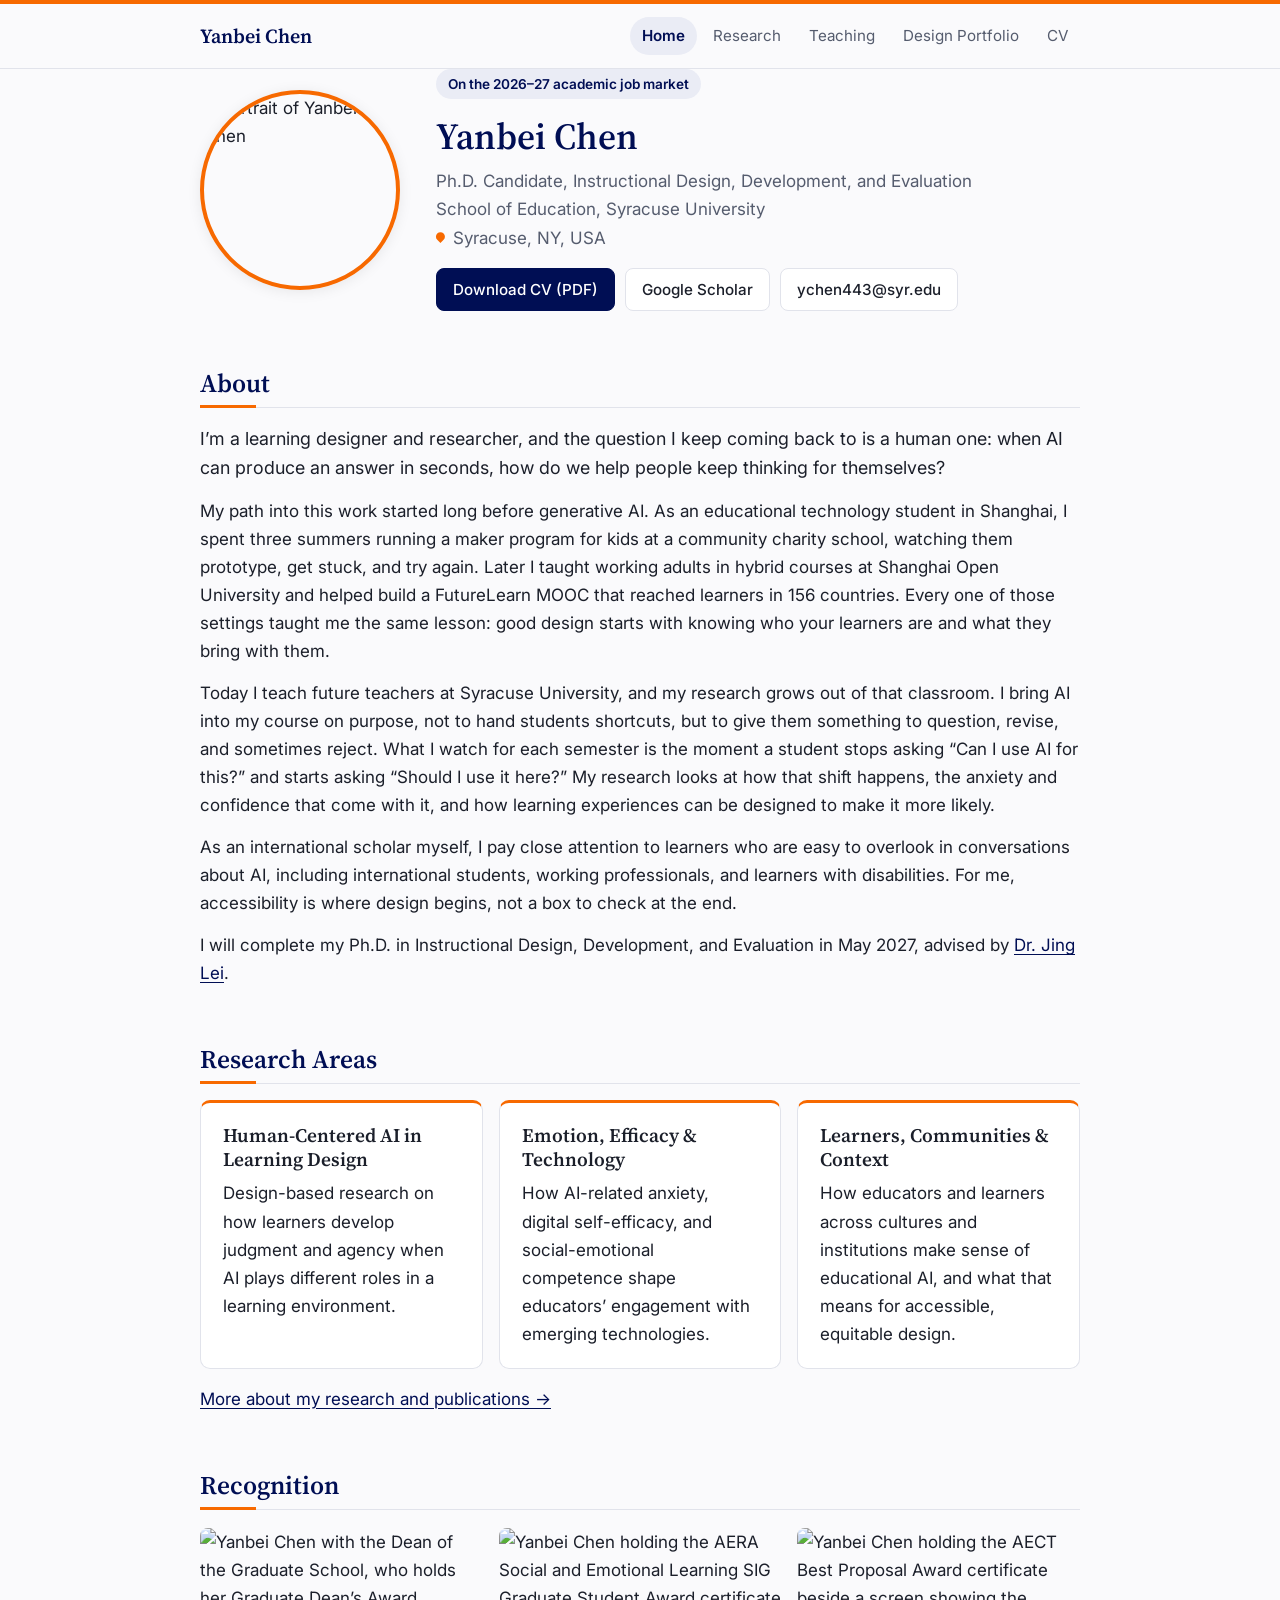
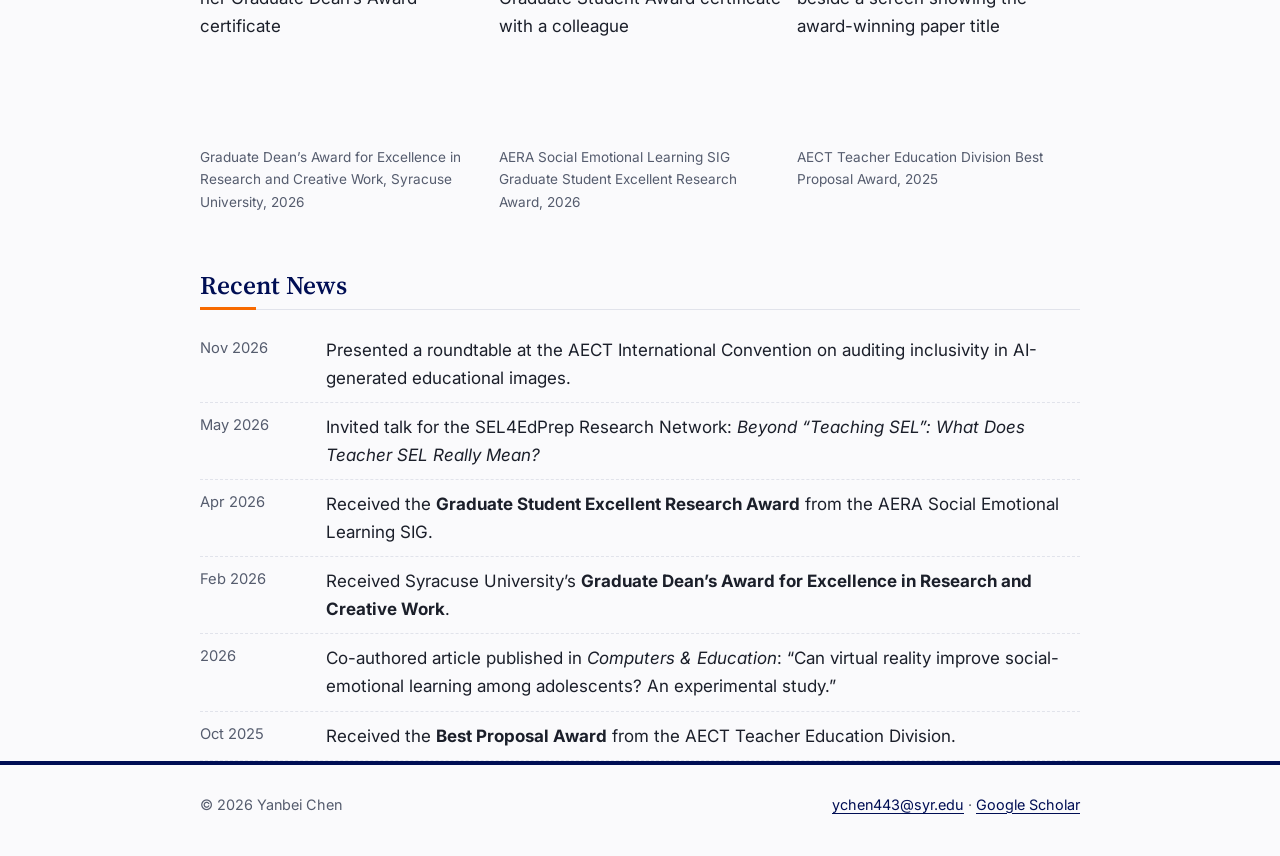
==== index.html @ f471dfbe "Add files via upload" ====
<!doctype html>
<html lang="en">
<head>
  <meta charset="utf-8">
  <meta name="viewport" content="width=device-width, initial-scale=1">
  <!-- Keeps the site out of Google and other search engines. Delete this line when you are ready to go fully public. -->
  <meta name="robots" content="noindex, nofollow">
  <title>Yanbei Chen | Learning Design &amp; Human-Centered AI</title>
  <meta name="description" content="Yanbei Chen, Ph.D. candidate in Instructional Design, Development, and Evaluation at Syracuse University. Research on human-centered AI in learning design, design-based research, and accessible learning design.">
  <link rel="preconnect" href="https://fonts.googleapis.com">
  <link rel="preconnect" href="https://fonts.gstatic.com" crossorigin>
  <link href="https://fonts.googleapis.com/css2?family=Inter:wght@400;500;600;700&family=Source+Serif+4:wght@500;600&display=swap" rel="stylesheet">
  <link rel="stylesheet" href="styles.css">
</head>
<body>
  <a class="skip-link" href="#main">Skip to main content</a>

  <header class="site-header">
    <div class="wrap">
      <a class="site-name" href="index.html">Yanbei Chen</a>
      <nav class="site-nav" aria-label="Main">
        <ul>
          <li><a href="index.html" aria-current="page">Home</a></li>
          <li><a href="research.html">Research</a></li>
          <li><a href="teaching.html">Teaching</a></li>
          <li><a href="portfolio.html">Design Portfolio</a></li>
          <li><a href="assets/Yanbei-Chen-CV.pdf">CV</a></li>
        </ul>
      </nav>
    </div>
  </header>

  <main id="main" class="wrap">

    <!-- ========== INTRO ========== -->
    <section class="hero" aria-labelledby="intro-title">
      <!-- PHOTO: to change it, upload a new assets/photo.jpg (same name). -->
      <img class="portrait" src="assets/photo.jpg" alt="Portrait of Yanbei Chen" width="200" height="200">

      <div>
        <span class="badge">On the 2026–27 academic job market</span>
        <h1 id="intro-title">Yanbei Chen</h1>
        <p class="role">Ph.D. Candidate, Instructional Design, Development, and Evaluation<br>School of Education, Syracuse University<br><span class="location">Syracuse, NY, USA</span></p>
        <div class="links">
          <a class="btn primary" href="assets/Yanbei-Chen-CV.pdf">Download CV (PDF)</a>
          <a class="btn" href="https://scholar.google.com/citations?user=I_McgxYAAAAJ&amp;hl=en">Google Scholar</a>
          <a class="btn" href="mailto:ychen443@syr.edu">ychen443@syr.edu</a>
        </div>
      </div>
    </section>

    <!-- ========== ABOUT ========== -->
    <section aria-labelledby="about">
      <h2 id="about">About</h2>
      <p class="lead">I’m a learning designer and researcher, and the question I keep coming back to is a human one: when AI can produce an answer in seconds, how do we help people keep thinking for themselves?</p>
      <p>My path into this work started long before generative AI. As an educational technology student in Shanghai, I spent three summers running a maker program for kids at a community charity school, watching them prototype, get stuck, and try again. Later I taught working adults in hybrid courses at Shanghai Open University and helped build a FutureLearn MOOC that reached learners in 156 countries. Every one of those settings taught me the same lesson: good design starts with knowing who your learners are and what they bring with them.</p>
      <p>Today I teach future teachers at Syracuse University, and my research grows out of that classroom. I bring AI into my course on purpose, not to hand students shortcuts, but to give them something to question, revise, and sometimes reject. What I watch for each semester is the moment a student stops asking “Can I use AI for this?” and starts asking “Should I use it here?” My research looks at how that shift happens, the anxiety and confidence that come with it, and how learning experiences can be designed to make it more likely.</p>
      <p>As an international scholar myself, I pay close attention to learners who are easy to overlook in conversations about AI, including international students, working professionals, and learners with disabilities. For me, accessibility is where design begins, not a box to check at the end.</p>
      <p>I will complete my Ph.D. in Instructional Design, Development, and Evaluation in May 2027, advised by <a href="https://soe.syr.edu/about/directory/jing-lei/">Dr. Jing Lei</a>.</p>
    </section>

    <!-- ========== RESEARCH AREAS ========== -->
    <section aria-labelledby="areas">
      <h2 id="areas">Research Areas</h2>
      <div class="cards">
        <article class="card">
          <h3>Human-Centered AI in Learning Design</h3>
          <p>Design-based research on how learners develop judgment and agency when AI plays different roles in a learning environment.</p>
        </article>
        <article class="card">
          <h3>Emotion, Efficacy &amp; Technology</h3>
          <p>How AI-related anxiety, digital self-efficacy, and social-emotional competence shape educators’ engagement with emerging technologies.</p>
        </article>
        <article class="card">
          <h3>Learners, Communities &amp; Context</h3>
          <p>How educators and learners across cultures and institutions make sense of educational AI, and what that means for accessible, equitable design.</p>
        </article>
      </div>
      <p style="margin-top:16px"><a href="research.html">More about my research and publications →</a></p>
    </section>

    <!-- ========== HIGHLIGHTS (photos) ========== -->
    <section aria-labelledby="highlights">
      <h2 id="highlights">Recognition</h2>
      <div class="gallery three">
        <figure>
          <img src="assets/grad-dean-award-2026.jpg" alt="Yanbei Chen with the Dean of the Graduate School, who holds her Graduate Dean’s Award certificate" loading="lazy">
          <figcaption>Graduate Dean’s Award for Excellence in Research and Creative Work, Syracuse University, 2026</figcaption>
        </figure>
        <figure>
          <img src="assets/aera-2026-sel-award.jpg" style="object-position: 50% 30%" alt="Yanbei Chen holding the AERA Social and Emotional Learning SIG Graduate Student Award certificate with a colleague" loading="lazy">
          <figcaption>AERA Social Emotional Learning SIG Graduate Student Excellent Research Award, 2026</figcaption>
        </figure>
        <figure>
          <img src="assets/aect-2025-best-proposal.jpg" alt="Yanbei Chen holding the AECT Best Proposal Award certificate beside a screen showing the award-winning paper title" loading="lazy">
          <figcaption>AECT Teacher Education Division Best Proposal Award, 2025</figcaption>
        </figure>
      </div>
    </section>

    <!-- ========== NEWS ========== -->
    <!-- To add news: copy one <li>...</li> block and put the newest at the top. -->
    <section aria-labelledby="news">
      <h2 id="news">Recent News</h2>
      <ul class="news">
        <li><time>Nov 2026</time><span>Presented a roundtable at the AECT International Convention on auditing inclusivity in AI-generated educational images.</span></li>
        <li><time>May 2026</time><span>Invited talk for the SEL4EdPrep Research Network: <em>Beyond “Teaching SEL”: What Does Teacher SEL Really Mean?</em></span></li>
        <li><time>Apr 2026</time><span>Received the <strong>Graduate Student Excellent Research Award</strong> from the AERA Social Emotional Learning SIG.</span></li>
        <li><time>Feb 2026</time><span>Received Syracuse University’s <strong>Graduate Dean’s Award for Excellence in Research and Creative Work</strong>.</span></li>
        <li><time>2026</time><span>Co-authored article published in <em>Computers &amp; Education</em>: “Can virtual reality improve social-emotional learning among adolescents? An experimental study.”</span></li>
        <li><time>Oct 2025</time><span>Received the <strong>Best Proposal Award</strong> from the AECT Teacher Education Division.</span></li>
      </ul>
    </section>

  </main>

  <footer class="site-footer">
    <div class="wrap">
      <span>© 2026 Yanbei Chen</span>
      <span><a href="mailto:ychen443@syr.edu">ychen443@syr.edu</a> · <a href="https://scholar.google.com/citations?user=I_McgxYAAAAJ&amp;hl=en">Google Scholar</a></span>
    </div>
  </footer>
</body>
</html>
---- styles.css ----
/* ============================================================
   Yanbei Chen — personal academic website
   Colors are defined once here; change them in :root.
   ============================================================ */

/* Syracuse University palette:
   Orange #F76900 (decorative only: too light for small text on white)
   Dark orange #D74100 (small orange text)
   Navy #000E54 (links, buttons, headings) */
:root {
  --bg: #fafafc;
  --surface: #ffffff;
  --text: #1b1f2a;
  --muted: #555c6e;
  --line: #e1e3eb;
  --accent: #000e54;        /* SU navy */
  --accent-soft: #eaecf5;
  --warm: #c23b00;          /* SU dark orange, slightly deepened to pass WCAG AA for small text */
  --orange: #f76900;        /* SU orange: borders, stripes, hover */
  --on-accent: #ffffff;
  --radius: 10px;
  --maxw: 920px;
  --serif: "Source Serif 4", Georgia, "Times New Roman", serif;
  --sans: "Inter", -apple-system, BlinkMacSystemFont, "Segoe UI", Roboto, Helvetica, Arial, sans-serif;
}

@media (prefers-color-scheme: dark) {
  :root {
    --bg: #0b1030;
    --surface: #131a42;
    --text: #eceef5;
    --muted: #a9b0c6;
    --line: #262f5c;
    --accent: #ff9a4d;
    --accent-soft: #1e2655;
    --warm: #ff9a4d;
    --orange: #f76900;
    --on-accent: #0b1030;
  }
}

* { box-sizing: border-box; }

html { scroll-behavior: smooth; }

body {
  margin: 0;
  background: var(--bg);
  color: var(--text);
  font-family: var(--sans);
  font-size: 17px;
  line-height: 1.65;
  -webkit-font-smoothing: antialiased;
}

a { color: var(--accent); text-underline-offset: 3px; }
a:hover { text-decoration-thickness: 2px; }
a:focus-visible, button:focus-visible { outline: 3px solid var(--warm); outline-offset: 2px; border-radius: 4px; }

img { max-width: 100%; height: auto; display: block; }

.skip-link {
  position: absolute; left: -9999px; top: 0;
  background: var(--accent); color: var(--on-accent); padding: 8px 14px; z-index: 10;
}
.skip-link:focus { left: 12px; top: 12px; }

.wrap { max-width: var(--maxw); margin: 0 auto; padding: 0 20px; }

/* ---------- header / nav ---------- */
.site-header {
  border-top: 4px solid var(--orange);
  border-bottom: 1px solid var(--line);
  background: var(--bg);
  position: sticky; top: 0; z-index: 5;
}
.site-header .wrap {
  display: flex; align-items: center; justify-content: space-between;
  gap: 16px; min-height: 64px; flex-wrap: wrap;
}
.site-name {
  font-family: var(--serif); font-size: 1.25rem; font-weight: 600;
  color: var(--accent); text-decoration: none;
}
.site-nav ul { list-style: none; margin: 0; padding: 0; display: flex; gap: 4px; flex-wrap: wrap; }
.site-nav a {
  display: block; padding: 6px 12px; border-radius: 999px;
  color: var(--muted); text-decoration: none; font-size: 0.95rem;
}
.site-nav a:hover { color: var(--text); background: var(--accent-soft); }
.site-nav a[aria-current="page"] { color: var(--accent); background: var(--accent-soft); font-weight: 600; }

/* ---------- typography ---------- */
h1, h2, h3 { font-family: var(--serif); line-height: 1.25; font-weight: 600; }
h1 { font-size: 2.3rem; margin: 0 0 8px; }
h1, h2 { color: var(--accent); }
h2 { font-size: 1.6rem; margin: 56px 0 16px; padding-bottom: 8px; border-bottom: 1px solid var(--line); position: relative; }
h2::after { content: ""; position: absolute; left: 0; bottom: -1px; width: 56px; height: 3px; background: var(--orange); }
h3 { font-size: 1.2rem; margin: 28px 0 8px; }
p { margin: 0 0 14px; }
.lead { font-size: 1.12rem; }
.muted { color: var(--muted); }
.eyebrow {
  font-size: 0.8rem; letter-spacing: 0.08em; text-transform: uppercase;
  color: var(--warm); font-weight: 600; margin-bottom: 6px;
}

main { padding: 40px 0 72px; }

/* ---------- hero (home) ---------- */
.hero { display: grid; grid-template-columns: 200px 1fr; gap: 36px; align-items: center; }
.portrait {
  width: 200px; height: 200px; border-radius: 50%; object-fit: cover;
  object-position: 50% 22%;   /* which part of the photo the circle shows: lower % = higher up */
  border: 4px solid var(--orange); box-shadow: 0 2px 14px rgba(0,0,0,0.08);
}
.portrait-placeholder {
  width: 200px; height: 200px; border-radius: 50%;
  background: var(--accent-soft); color: var(--accent); border: 4px solid var(--orange);
  display: flex; align-items: center; justify-content: center;
  font-family: var(--serif); font-size: 3.6rem; font-weight: 600;
}
.role { color: var(--muted); margin-bottom: 16px; }
.badge {
  display: inline-block; font-size: 0.85rem; font-weight: 600;
  background: var(--accent-soft); color: var(--accent);
  padding: 4px 12px; border-radius: 999px; margin-bottom: 14px;
}
.links { display: flex; flex-wrap: wrap; gap: 10px; margin-top: 8px; }
.btn {
  display: inline-block; padding: 8px 16px; border-radius: 8px;
  border: 1px solid var(--line); background: var(--surface);
  color: var(--text); text-decoration: none; font-size: 0.95rem; font-weight: 500;
}
.btn:hover { border-color: var(--accent); color: var(--accent); }
.btn.primary { background: var(--accent); border-color: var(--accent); color: var(--on-accent); }
.btn.primary:hover { background: var(--orange); border-color: var(--orange); color: #000e54; }

/* ---------- cards ---------- */
.cards { display: grid; grid-template-columns: repeat(auto-fit, minmax(250px, 1fr)); gap: 16px; }
.card {
  background: var(--surface); border: 1px solid var(--line); border-top: 3px solid var(--orange); border-radius: var(--radius);
  padding: 20px 22px;
}
.card h3 { margin-top: 0; }
.card p:last-child { margin-bottom: 0; }

/* ---------- lists ---------- */
.news { list-style: none; padding: 0; margin: 0; }
.news li { display: grid; grid-template-columns: 110px 1fr; gap: 16px; padding: 10px 0; border-bottom: 1px dashed var(--line); }
.news time { color: var(--muted); font-size: 0.92rem; }

.pubs { list-style: none; padding: 0; margin: 0; }
.pubs li { padding: 10px 0 10px 18px; border-left: 3px solid var(--line); margin-bottom: 10px; }
.pubs li:hover { border-left-color: var(--orange); }
.pubs .status { font-size: 0.82rem; font-weight: 600; color: var(--warm); text-transform: uppercase; letter-spacing: 0.04em; }
.me { font-weight: 700; }

/* ---------- case studies (portfolio) ---------- */
.case {
  background: var(--surface); border: 1px solid var(--line); border-radius: var(--radius);
  padding: 26px 28px; margin-bottom: 24px;
}
.case h3 { margin-top: 4px; font-size: 1.35rem; }
.meta { display: flex; flex-wrap: wrap; gap: 8px; margin: 8px 0 16px; padding: 0; list-style: none; }
.meta li { font-size: 0.82rem; padding: 3px 10px; border-radius: 999px; background: var(--accent-soft); color: var(--accent); }
.case dl { display: grid; grid-template-columns: 150px 1fr; gap: 6px 18px; margin: 0; }
.case dt { font-weight: 600; color: var(--muted); font-size: 0.95rem; }
.case dd { margin: 0; }
.shot {
  margin: 18px 0 0; border: 2px dashed var(--line); border-radius: 8px;
  padding: 28px; text-align: center; color: var(--muted); font-size: 0.92rem;
}
.shot img { border-radius: 6px; margin: 0 auto; }
figure { margin: 18px 0 0; }
figcaption { color: var(--muted); font-size: 0.9rem; margin-top: 6px; }

.toc { display: flex; flex-wrap: wrap; gap: 8px; margin: 18px 0 8px; padding: 0; list-style: none; }
.toc a { display: inline-block; font-size: 0.9rem; padding: 4px 12px; border: 1px solid var(--line); border-radius: 999px; text-decoration: none; color: var(--muted); }
.toc a:hover { color: var(--accent); border-color: var(--accent); }

/* ---------- footer ---------- */
.site-footer { border-top: 4px solid var(--accent); padding: 28px 0 40px; color: var(--muted); font-size: 0.9rem; }
.site-footer .wrap { display: flex; justify-content: space-between; flex-wrap: wrap; gap: 10px; }

/* ---------- small screens ---------- */
@media (max-width: 700px) {
  body { font-size: 16px; }
  h1 { font-size: 1.9rem; }
  .hero { grid-template-columns: 1fr; text-align: left; gap: 20px; }
  .portrait, .portrait-placeholder { width: 140px; height: 140px; font-size: 2.6rem; }
  .news li { grid-template-columns: 1fr; gap: 2px; }
  .case { padding: 20px; }
  .case dl { grid-template-columns: 1fr; }
  .case dt { margin-top: 8px; }
  .site-header { position: static; }
}

/* ---------- teaching portfolio: stats, quotes, materials ---------- */
.stats { display: grid; grid-template-columns: repeat(auto-fill, minmax(260px, 1fr)); gap: 12px; margin: 16px 0; }
.stat { background: var(--surface); border: 1px solid var(--line); border-radius: var(--radius); padding: 14px 16px; }
.stat .num { font-family: var(--serif); font-size: 1.9rem; font-weight: 600; color: var(--accent); line-height: 1.1; }
.stat .num small { font-size: 0.95rem; color: var(--muted); font-weight: 500; }
.stat .label { font-size: 0.88rem; color: var(--muted); margin-top: 4px; }
blockquote {
  margin: 14px 0; padding: 12px 18px; border-left: 4px solid var(--orange);
  background: var(--surface); border-radius: 0 var(--radius) var(--radius) 0;
}
blockquote p { margin: 0; font-style: italic; }
blockquote cite { display: block; margin-top: 6px; font-size: 0.85rem; color: var(--muted); font-style: normal; }
.materials { list-style: none; padding: 0; margin: 8px 0 0; display: flex; flex-wrap: wrap; gap: 8px; }
.materials a {
  display: inline-block; padding: 5px 12px; border: 1px solid var(--line); border-radius: 8px;
  background: var(--bg); font-size: 0.9rem; text-decoration: none;
}
.materials a:hover { border-color: var(--orange); }
.materials a::after { content: " ↗"; color: var(--muted); }
.note { font-size: 0.9rem; color: var(--muted); }
.cards.two { grid-template-columns: repeat(auto-fit, minmax(300px, 1fr)); }

/* ---------- photo gallery & side figures ---------- */
.gallery { display: grid; grid-template-columns: repeat(auto-fit, minmax(260px, 1fr)); gap: 16px; margin: 18px 0 4px; }
.gallery figure { margin: 0; }
.gallery img { width: 100%; aspect-ratio: 4 / 3; object-fit: cover; border-radius: 8px; }
.figure-side { float: right; width: 240px; margin: 4px 0 12px 24px; }
.figure-side img { border-radius: 8px; }
@media (max-width: 700px) {
  .figure-side { float: none; width: 100%; max-width: 280px; margin: 12px 0; }
}
h2 { clear: both; }
.gallery.three { grid-template-columns: repeat(auto-fit, minmax(200px, 1fr)); }
.gallery.three figcaption { font-size: 0.85rem; }
.location::before { content: ""; display: inline-block; width: 0.55em; height: 0.55em; margin-right: 0.45em; border-radius: 50% 50% 50% 0; background: var(--orange); transform: rotate(-45deg); vertical-align: 0.1em; }

/* ---------- ratings table ---------- */
.table-wrap { overflow-x: auto; margin: 12px 0 18px; }
.ratings { width: 100%; border-collapse: collapse; background: var(--surface); border: 1px solid var(--line); border-radius: var(--radius); font-size: 0.95rem; }
.ratings th, .ratings td { padding: 10px 14px; border-bottom: 1px solid var(--line); text-align: left; vertical-align: middle; }
.ratings thead th { color: var(--accent); font-weight: 600; border-bottom: 2px solid var(--orange); }
.ratings thead th span { font-weight: 400; font-size: 0.8rem; color: var(--muted); }
.ratings tbody th { font-weight: 400; }
.ratings td { font-family: var(--serif); font-size: 1.15rem; font-weight: 600; color: var(--accent); text-align: center; width: 120px; }
.ratings thead th:not(:first-child) { text-align: center; }
.ratings tbody tr:last-child th, .ratings tbody tr:last-child td { border-bottom: none; }
.ratings thead th span { white-space: nowrap; }

/* ---------- teaching credentials ---------- */
.credentials { list-style: none; padding: 0; margin: 18px 0 8px; display: grid; grid-template-columns: repeat(auto-fit, minmax(230px, 1fr)); gap: 12px; }
.credentials li { background: var(--surface); border: 1px solid var(--line); border-left: 4px solid var(--orange); border-radius: var(--radius); padding: 14px 16px; display: flex; flex-direction: column; gap: 4px; }
.cred-title { font-family: var(--serif); font-weight: 600; color: var(--accent); line-height: 1.3; }
.cred-meta { font-size: 0.88rem; color: var(--muted); }
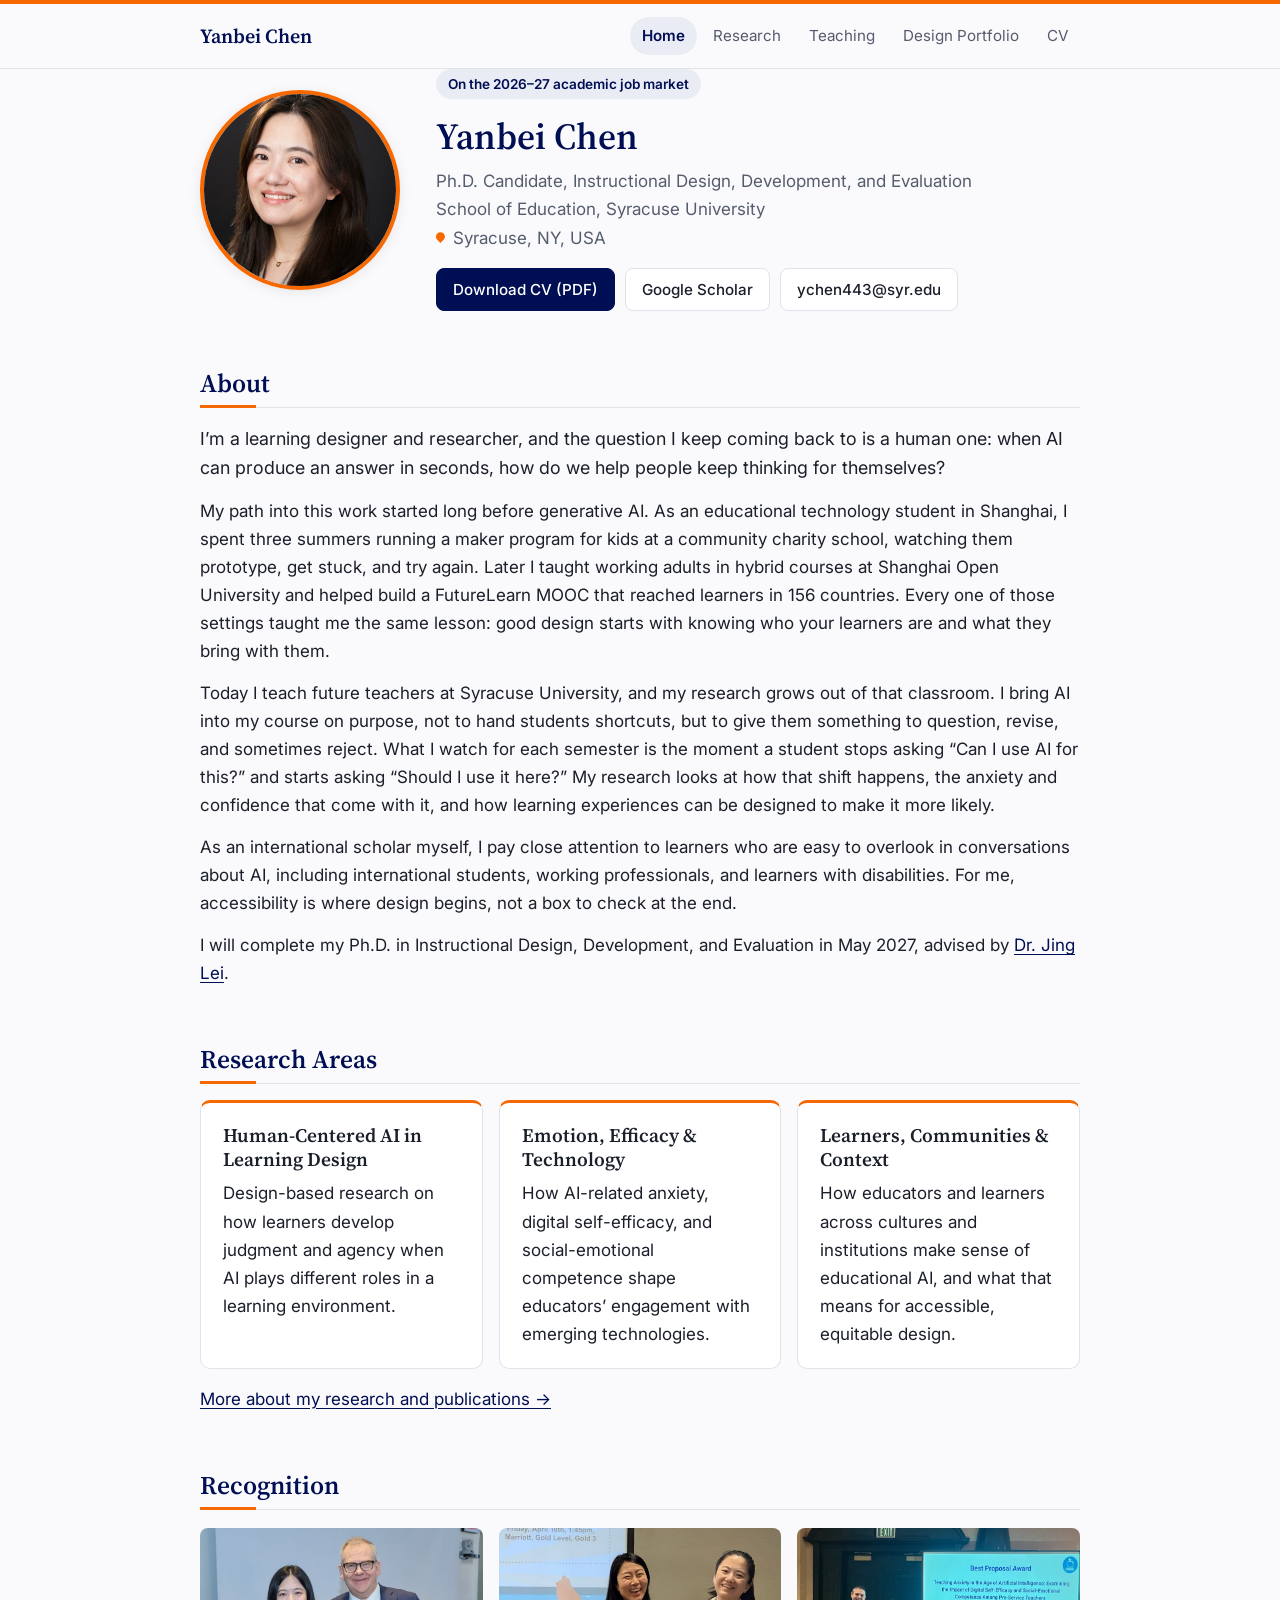
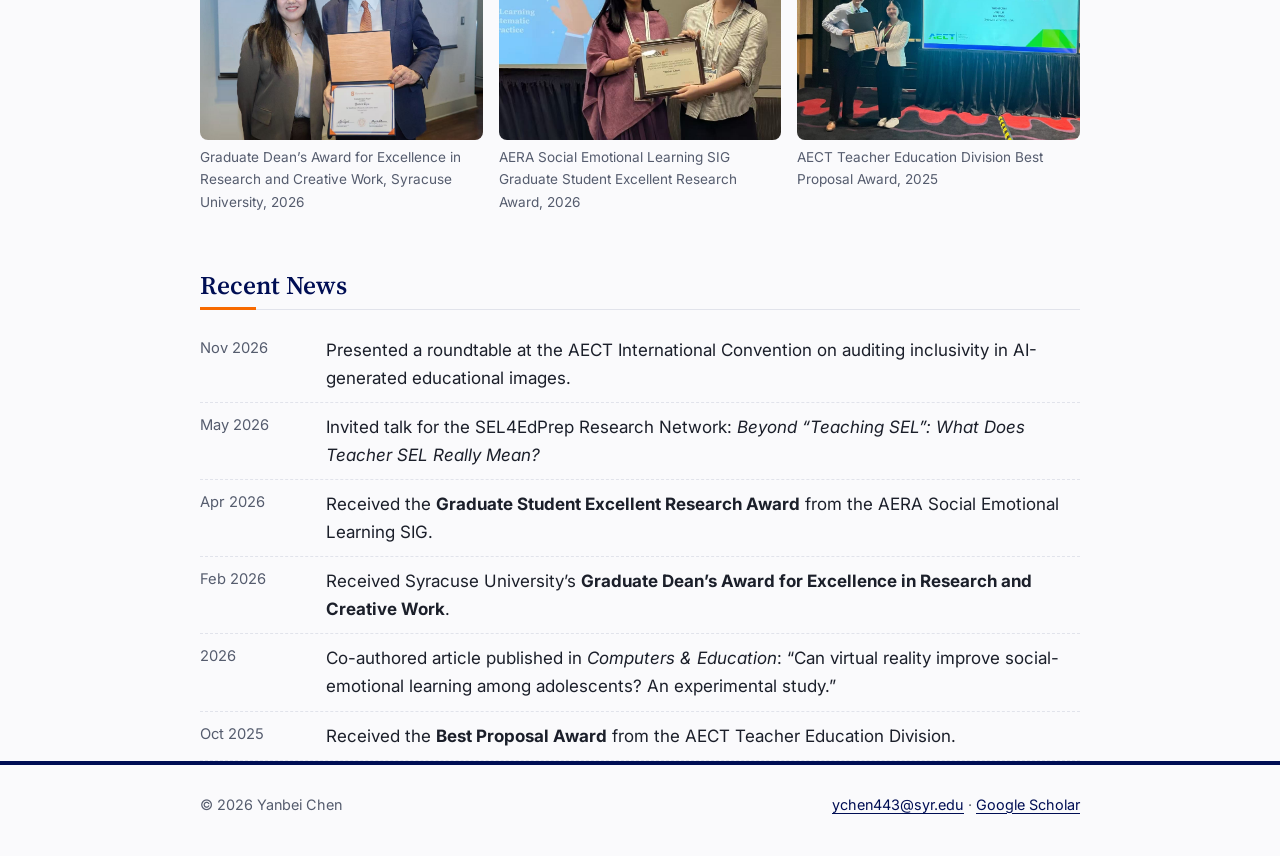
==== commit 4144366c: "Add files via upload" ====
--- a/index.html
+++ b/index.html
@@ -24,7 +24,7 @@
           <li><a href="research.html">Research</a></li>
           <li><a href="teaching.html">Teaching</a></li>
           <li><a href="portfolio.html">Design Portfolio</a></li>
-          <li><a href="assets/Yanbei-Chen-CV.pdf">CV</a></li>
+          <li><a href="Yanbei-Chen-CV.pdf">CV</a></li>
         </ul>
       </nav>
     </div>
@@ -34,15 +34,15 @@
 
     <!-- ========== INTRO ========== -->
     <section class="hero" aria-labelledby="intro-title">
-      <!-- PHOTO: to change it, upload a new assets/photo.jpg (same name). -->
-      <img class="portrait" src="assets/photo.jpg" alt="Portrait of Yanbei Chen" width="200" height="200">
+      <!-- PHOTO: to change it, upload a new photo.jpg (same name). -->
+      <img class="portrait" src="photo.jpg" alt="Portrait of Yanbei Chen" width="200" height="200">
 
       <div>
         <span class="badge">On the 2026–27 academic job market</span>
         <h1 id="intro-title">Yanbei Chen</h1>
         <p class="role">Ph.D. Candidate, Instructional Design, Development, and Evaluation<br>School of Education, Syracuse University<br><span class="location">Syracuse, NY, USA</span></p>
         <div class="links">
-          <a class="btn primary" href="assets/Yanbei-Chen-CV.pdf">Download CV (PDF)</a>
+          <a class="btn primary" href="Yanbei-Chen-CV.pdf">Download CV (PDF)</a>
           <a class="btn" href="https://scholar.google.com/citations?user=I_McgxYAAAAJ&amp;hl=en">Google Scholar</a>
           <a class="btn" href="mailto:ychen443@syr.edu">ychen443@syr.edu</a>
         </div>
@@ -84,15 +84,15 @@
       <h2 id="highlights">Recognition</h2>
       <div class="gallery three">
         <figure>
-          <img src="assets/grad-dean-award-2026.jpg" alt="Yanbei Chen with the Dean of the Graduate School, who holds her Graduate Dean’s Award certificate" loading="lazy">
+          <img src="grad-dean-award-2026.jpg" alt="Yanbei Chen with the Dean of the Graduate School, who holds her Graduate Dean’s Award certificate" loading="lazy">
           <figcaption>Graduate Dean’s Award for Excellence in Research and Creative Work, Syracuse University, 2026</figcaption>
         </figure>
         <figure>
-          <img src="assets/aera-2026-sel-award.jpg" style="object-position: 50% 30%" alt="Yanbei Chen holding the AERA Social and Emotional Learning SIG Graduate Student Award certificate with a colleague" loading="lazy">
+          <img src="aera-2026-sel-award.jpg" style="object-position: 50% 30%" alt="Yanbei Chen holding the AERA Social and Emotional Learning SIG Graduate Student Award certificate with a colleague" loading="lazy">
           <figcaption>AERA Social Emotional Learning SIG Graduate Student Excellent Research Award, 2026</figcaption>
         </figure>
         <figure>
-          <img src="assets/aect-2025-best-proposal.jpg" alt="Yanbei Chen holding the AECT Best Proposal Award certificate beside a screen showing the award-winning paper title" loading="lazy">
+          <img src="aect-2025-best-proposal.jpg" alt="Yanbei Chen holding the AECT Best Proposal Award certificate beside a screen showing the award-winning paper title" loading="lazy">
           <figcaption>AECT Teacher Education Division Best Proposal Award, 2025</figcaption>
         </figure>
       </div>
